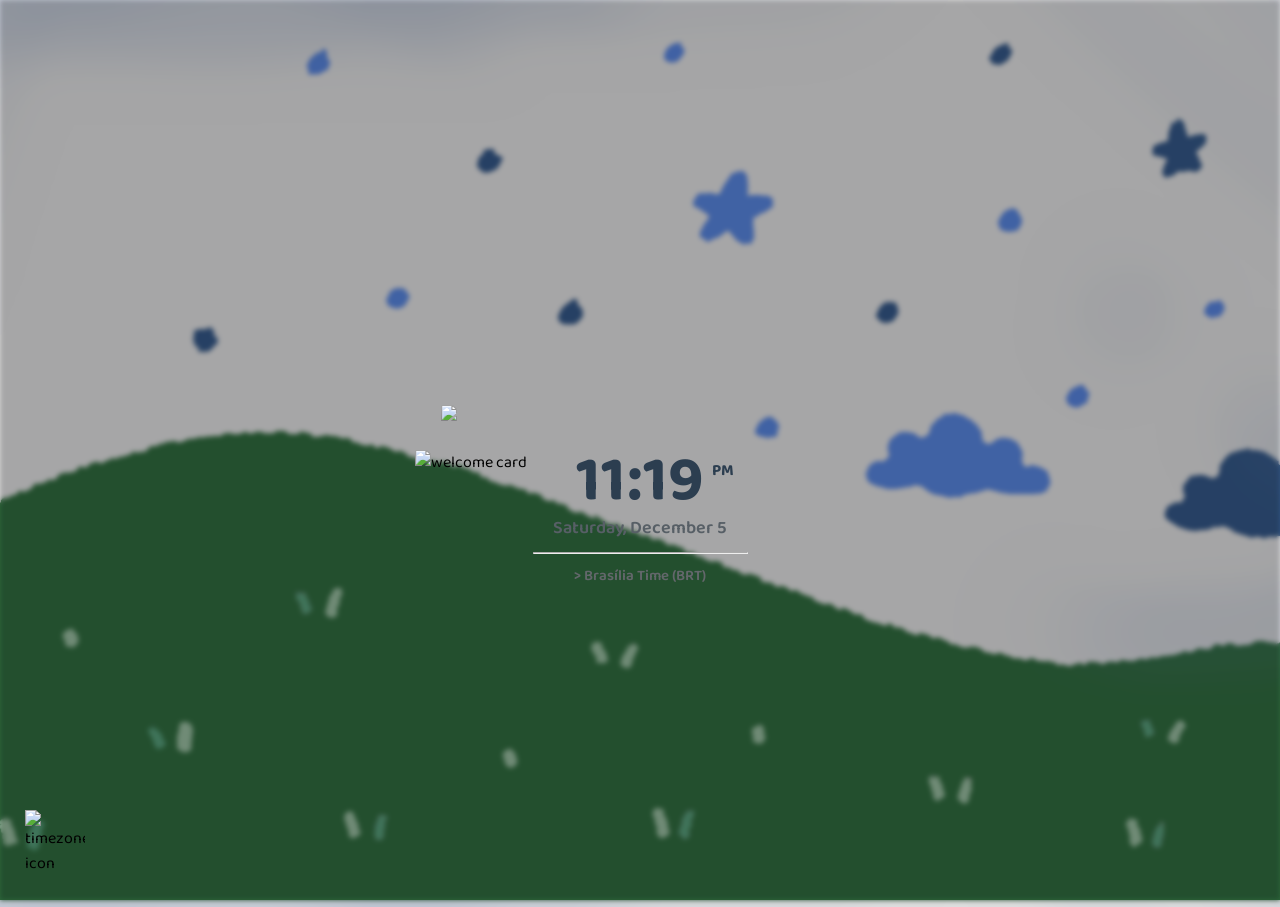
==== index.html @ c591eee4 "timezone selector connects welcome + desktop clocks, plus hover polish :) - added the timezone list " ====
<!DOCTYPE html>
<html lang="pt-BR">
    
<head>
    <title>Loren's workspace</title>
    <link rel="stylesheet" href="style.css">
    <link href="https://fonts.googleapis.com/css2?family=Baloo+2:wght@400;600;700&display=swap" rel="stylesheet">
</head>

<body>
    <!-- WELCOME SCREEN -->
    <div id="welcome-screen">
        <img src="assets/timezone.png" id="welcome-timezone-icon" alt="timezone icon" onclick="toggleTimezonePanel()">

        <div id="timezone-panel">
            <header>
                <h2>Timezone</h2>
                <img class="btn-close" src="assets/closebutton.png" onclick="toggleTimezonePanel()">
            </header>

            <ul id="timezone-list">
                <li data-tz="America/Sao_Paulo">São Paulo (UTC-3:00)</li>
                <li data-tz="America/Toronto">Toronto (UTC-5:00)</li>
                <li data-tz="Europe/London">London (UTC+0:00)</li>
                <li data-tz="Asia/Tokyo">Tokyo (UTC+9:00)</li>
            </ul>
        </div>

        <div id="welcome-card">
            <img src="assets/welcome1.png" id="welcome-bg" alt="welcome card">
            <img src="assets/enter.png" id="welcome-enter" onclick="enterSite()">

            <div id="welcome-clock">
                <div id="welcome-time-wrap">
                    <p id="welcome-time">00:00</p>
                    <span id="welcome-period"></span>
                </div>                
                <p id="welcome-date"></p>
                <hr id="welcome-divider">
                <p id="welcome-tz">> Brasília Time (BRT)</p>
            </div>

        </div>
    </div>
    
    
    <!--    DESKTOP    -->

    <main>

        <!--  DESKTOP ICONS  -->
        <aside>

            <div class="top-icons">                
            <button id="icon-about" onclick="toggleWin('win-about')">
                <img src="assets/about.png" alt="About me">
            </button>

            <button id="icon-music" onclick="toggleWin('win-music')">
                <img src="assets/music1.png" alt="Music yippie">
            </button>    
            </div>


            <button id="icon-projects" onclick="toggleWin('win-projects')">
                <img class="img-normal" src="assets/projects2.png" alt="Projects">
            </button>

            <button id="icon-socials" onclick="toggleWin('win-socials')">
                <img src="assets/socials.png" alt="Socials">
            </button>

        </aside>

        <!-- WINDOW: ABOUT ME -->
        <section id="win-about" class="win-explorer">
 
            <header>
                <h2>About me</h2>
                <image class="btn-close" src="assets/closebutton.png" onclick="closeWin('win-about')"></image>
            </header>
 
            <div class="about-body">
 
                <!-- lado esquerdo (display) -->
                <div class="about-sidebar">
 
                    <div class="about-folder" data-folder="about-me">
                        📁 About me
                        <div class="about-files">
                            <div class="about-file" data-file="loren">loren.txt</div>
                        </div>
                    </div>

                    <div class="about-folder" data-folder="skills">
                        📁 skills
                        <div class="about-files">
                            <div class="about-file" data-file="programming">programming.txt</div>
                            <div class="about-file" data-file="olympiads">olympiads.txt</div>
                            <div class="about-file" data-file="art">art.txt</div>
                        </div>
                    </div>
 
                    <div class="about-folder" data-folder="gallery">
                        📁 Gallery
                        <div class="about-files">
                            <!-- pngs-->
                        </div>
                    </div>
 
                </div>
 
                <!-- lado direito (display)--> 
                <div class="about-display">
 
                </div>
 
            </div>
 
            <div class="win-bottom-bar"></div>
 
        </section>

        <!-- WINDOW: FILE VIEWER -->
         <section id="win-file-viewer" class="file-viewer-window">

            <header>
                <h2 id="file-viewer-title">arquivo.txt</h2>
                <image class="btn-close" src="assets/closebutton.png" onclick="closeWin('win-file-viewer')"></image>
            </header>

            <article id="file-viewer-content" class="file-content">
                <!-- conteudo entra via JS -->
            </article>
            
            <div class="win-bottom-bar"></div>

         </section>


        <!-- WINDOW: JOURNEY  -->
        <section id="win-journey">

            <header>
                <h2>My journey :l</h2>
                <image class="btn-close" src="assets/closebutton.png" onclick="closeWin('win-journey')"></image>
            </header>

            <article>

                <ul>
                    <li>Exemplo 1</li>
                    <li>Exemplo 2</li>
                    <li>Exemplo 3</li>
                </ul>

            </article>
            <div class="win-bottom-bar"></div>

        </section>

        <!-- WINDOW: SOCIALS  -->

        <section id="win-socials">

            <header>
                <h2>Socials</h2>
            </header>

            <div id="socials-container">
                <img id="socials-close" src="assets/closebutton.png" onclick="closeWin('win-socials')">
                <div id="socials-drag-area"></div>
                
                <img src="assets/pagesocials.png" id="socials-bg">

                <a href="https://github.com/LoTakimoto" target="_blank" id="social-github" onmouseenter="document.getElementById('socials-bg').src='assets/github.png'" onmouseleave="document.getElementById('socials-bg').src ='assets/pagesocials.png'"></a>

                <a href="https://instagram.com/lo.tkm" target ="_blank" id="social-instagram" onmouseenter="document.getElementById('socials-bg').src ='assets/instagram.png'" onmouseleave="document.getElementById('socials-bg').src ='assets/pagesocials.png'"></a>

                <a href="https://discord.com/users/lo.tkm" target="_blank" id="social-discord" onmouseenter="document.getElementById('socials-bg').src ='assets/discord.png'" onmouseleave="document.getElementById('socials-bg').src ='assets/pagesocials.png'"></a>
            </div>

            <div class="win-bottom-bar"></div>
        </section>

        <!-- WINDOW: PROJECTS -->
        <section id="win-projects">
            
            <header>
                <h2>Projects</h2>
                <img class="btn-close" src="assets/closebutton.png" onclick="closeWin('win-projects')"></image>
            </header>

            <article>

                <h3>PROJECT EXAMPLE</h3>

                <p>
                    Project description
                </p>

                <hr>

                <h3>Portfolio</h3>

                <p>
                    description
                </p>

            </article>

        </section>

        <!-- WINDOW: MUSIC PLAYER! -->
        <section id="win-music">

            <header>
                <img src="assets/playlistbutton.png" class="music-btn" id="btn-playlist-toggle">
                <img src="assets/infobutton.png" class="music-btn" id="btn-info">
                <img src="assets/closebutton.png" class="music-btn" onclick="closeWin('win-music')">
            </header>

            <article class="player">

                <div class="player-cover">
                    <img src="assets/snoopy.jpg">
                    <!--https://i.scdn.co/image/ab67616d0000b27393863f00132e7aeb77166c35-->
                </div>

                <div class="player-info">
                    <p class="player-title">I'm Not Them</p>
                    <p class="player-artist">Them & I</p>
                </div>

                <div class="player-bar">
                    <span id="player-current">0:00</span>
                    <input type="range" id="player-seek" value="0" min="0" step="1">
                    <span id="player-duration">0:00</span>
                </div>

                <div class="player-controls">
                    <button id="btn-prev">⏮</button>
                    <button id="btn-play">▶</button>
                    <button id="btn-next">⏭</button>
                </div>

                <audio id="player-audio">
                    <source src="assets/ImNotThem.mp3" type="audio/mpeg">
                </audio>
            </article>

            <div id ="music-bottom-bar"></div>

        </section>

    <!--  TASKBAR -->
    <footer>

        <img src="assets/home.png" id="home-btn">

        <img src="assets/soundon.png" id="sound-btn">

        <img src="assets/settings.png" id="settings-btn" onclick="toggleWin('win-settings')">

        <p id="clock-display">00:00</p>

       <div id="tz-selector">
          <span id="tz-label">São Paulo (UTC-3:00)</span>
          <div id="tz-arrow-wrap">
              <img src="assets/arrow.png" id="tz-arrow">
         </div>
         <ul id="tz-dropdown">
                <li data-tz="America/Sao_Paulo">São Paulo (UTC-3:00)</li>
               <li data-tz="America/Toronto">Toronto (UTC-5:00)</li>
               <li data-tz="Europe/London">London (UTC+0:00)</li>
               <li data-tz="Asia/Tokyo">Tokyo (UTC+9:00)</li>
         </ul>
      </div>

    </footer>

        <!--WINDOW: SETTINGS -->
    <section id="win-settings">
        <header>
            <h2>Settings</h2>
            <image class="btn-close" src="assets/closebutton.png" onclick="closeWin('win-settings')"></image>
        </header>

        <article>
            <p>Em breve...</p>
        </article>
        <div class="win-bottom-bar"></div>
    </section>

    </main>

    <script src="script.js"></script>




</body>

</html>
---- style.css ----
* {
    margin: 0;
    padding: 0;
    box-sizing: border-box;

    user-select: none;
    -webkit-user-select: none;
}

body {
    font-family: 'Nunito', sans-serif;
    background: #1a5276;
    background-image: url('assets/green.png');
    background-size: cover;
    background-position: center;
    height: 100vh;
    overflow: hidden;
}

/* =====================
   DESKTOP AREA
   ===================== */


main {
    width: 100%;
    height: 100vh;
    position: relative;
}

/* =====================
    DESKTOP ICONS
    ===================== */

aside {
    position: absolute;
    top: 20px;
    left: 20px;
    display: flex;
    flex-direction: column;
    gap: 16px;
}
.top-icons{
    gap: 0px;
    display: flex;
}

aside button {
    background: none;
    border: none;
    cursor: pointer;
    padding: 12px;
    width: 135px;
    height: 135px;
    border-radius: 16px;
    display: flex;
    justify-content: center;
}

aside button img {
    width: 130px;
    height: 130px;
    object-fit: contain;

    transition: transform 0.35s ease, filter 0.35s ease;
}


@keyframes brilho-pulse {
    0% {filter: drop-shadow(0 0 2px rgb(255, 238, 81)) drop-shadow(0 0 3px rgb(242, 255, 67)); }
    50% {filter: drop-shadow(0 0 6px rgb(255, 238, 81)) drop-shadow(0 0 6px rgb(242, 255, 67));}
    100% {filter: drop-shadow(0 0 2px rgb(255, 238, 81)) drop-shadow(0 0 3px rgb(242, 255, 67));}
}

@keyframes icon-click { 
    0% {transform: translateY(-8px) scale(1);}
    40% {transform: translateY(-4px) scale(0.95);}
    100% {transform: translateY(-8px) scale(1);}
}

aside button.clicked img {
    animation: icon-click 0.3s cubic-bezier(0.34, 1.56, 0.64, 1) forwards !important;
}

aside button:hover img {
    transform: translateY(-8px);
    animation: brilho-pulse 1.55s ease-in-out infinite;
}



/* JANELAS */
main > section {
    display: none;
    position: absolute;

    top: 50%;
    left: 50%;
    transform: translate(-50%, -50%); 

    width: 550px;
    min-height: unset;
    background: #1d263c;
    border-radius: 12px;
    border: none;
    z-index: 10;
    box-shadow: 0 8px 32px rgba(0,0,0,0.22);
    overflow: hidden;
    flex-direction: column;
}

main > section.open {
    display: block;
    display: flex;
}

.win-bottom-bar {
    background: #6b8fa8;
    height: 44px;
    border-radius: 0 0 12px 12px;
    border: 3px solid #1e3a5f;
    border-top: none;
    margin: 0;
    border-top: 2.5px solid #1e3a5f;
}

/* cabeçalho p segurar */
section > header {
    background: #6b8fa8;
    color: white;
    padding: 10px 16px;
    border-radius: 12px 12px 0 0;
    cursor: grab;
    display: flex;
    justify-content: space-between;
    align-items: center;
    user-select: none;
    height: 44px;
    border: 3px solid #1e3a5f;
    border-bottom: none;
    border-bottom: 2.5px solid #1e3a5f;
}

section > header h2 {
    font-size: 14px;
    font-weight: 600;
    letter-spacing: 0.3px;
}

/* botao fechar */
.btn-close {
    width: 28px;
    height: 28px;
    object-fit: contain;
    cursor: pointer;
    transition: transform 0.2s cubic-bezier(0.34, 1.56, 0.64, 1);
    background: none;
    border: none;
    padding: 0;
}

.btn-close:hover {
    transform: scale(1.13);
}

/* conteudo da janela */
section > article,
section > nav {
    font-family: 'Baloo 2', sans-serif;
    padding: 24px;
    background: #1d263c;
    flex: 1;
    border-left: 3px solid #1e3a5f;
    border-right: 3px solid #1e3a5f;
    color: white;
}

/* taskbar */
footer {
    position: absolute;
    bottom: -7px;
    left: 0;
    right: 0;
    height: 80px;
    background: url('assets/bar.png');
    background-size: 100% 100%;
    background-repeat: no-repeat;
    display: flex;
    align-items: center;
    justify-content: center;
    padding: 0 16px;
    color: #2c3e50;
}

#clock-display {
    font-family: 'Baloo 2', sans-serif;
    font-size: 32px;
    font-weight: 700;
    color: #2c3e50;
    letter-spacing: 2px;
}

#tz-selector {
    position: absolute;
    right: 77.25px;
    display: flex;
    align-items: center;
    gap: 6px;
    cursor: pointer;
}

#tz-selector:hover #tz-arrow {
    transform: scale(1.2);
    transition: transform 0.2s ease;
}

#tz-label {
    font-size: 17px;
    font-weight: 750;
    font-family: 'Baloo 2', sans-serif;
    color: #2c3e50;
    letter-spacing: 1px;
    pointer-events: none;
    text-align: center;
    display: inline-block;
}

#tz-arrow-wrap {
    position: relative;
    width: 18px;
    height: 18px;
}

#tz-arrow-wrap select {
    position: absolute;
    top: 0;
    left: 0;
    width: 100%;
    height: 100%;
    opacity: 0;
    cursor: pointer;
    appearance: none;
    -webkit-appearance: none;
}

#tz-arrow {
    width: 18px;
    height: 18px;
    object-fit: contain;
}

@keyframes arrow-bounce {
    0% {transform: scale(1.2);}
    40% {transform: scale(1.05);}
    100% { transform: scale(1.2);}
}

#tz-arrow.clicked {
    animation: arrow-bounce 0.3s cubic-bezier(0.34, 1.56, 0.64, 1) forwards;
}

#tz-dropdown {
    display: none;
    position: absolute;
    bottom: 110%;
    right: 0;
    background: white;
    border: 1.5px solid #c8d0d8;
    border-radius: 10px;
    box-shadow: 0 4px 16px rgba(0,0,0,0.15);
    list-style: none;
    overflow: hidden;
    min-width: 180px;
    z-index: 999;
}

#tz-dropdown.open {
    display: block;
}

#tz-dropdown li {
    padding: 10px 16px;
    font-family: 'Baloo 2', sans-serif;
    font-size: 14px;
    color: #2c3e50;
    cursor: pointer;
    transition: background 0.15s ease;
}

#tz-dropdown li:hover {
    background: #f0f0f0;
}

#tz-dropdown li.active {
    background: #2c3e50;
    color: white;
}

#settings-btn {
    position: absolute;
    left: 30px;
    width: 48px;
    height: 48px;
    object-fit: contain;
    cursor: pointer;
    transition: transform 0.2s ease;
}

#settings-btn:hover {
    transform: rotate(45deg) scale(1.1);
}

#win-settings {
    width: 320px;
    background: rgba(255, 255, 255, 0.7);
    backdrop-filter: blur(8px);
}

#win-settings article {
    background: transparent;
}

#sound-btn {
    position: absolute;
    left: 86px;
    width: 47.5px;
    height: 47.5px;
    object-fit: contain;
    cursor: pointer;
    transition: transform 0.2s ease;
}

#sound-btn:hover {
    transform: scale(1.1)
}

@keyframes taskbar-click {
    0%   { transform: scale(1); }
    30%  { transform: scale(0.88); }
    65%  { transform: scale(1.06); }
    100% { transform: scale(1); }
}

#sound-btn.clicked {
    animation: taskbar-click 0.5s cubic-bezier(0.34, 1.56, 0.64, 1) forwards;
    transition: none;
}

#settings-btn.clicked {
    animation: taskbar-click 0.5s cubic-bezier(0.34, 1.56, 0.64, 1) forwards;
    transition: none;
}


#home-btn {
    position: absolute;
    left: 142px;
    width: 47.5px;
    height: 47.5px;
    object-fit: contain;
    cursor: pointer;
    transition: transform 0.2s ease;
}

#home-btn:hover {
    transform: scale(1.1);
}







.btn-link {
    background: #1e3a5f;
    color: white;
    border: none;
    padding: 8px 14px;
    border-radius: 6px;
    cursor: pointer;
    font-size: 13px;
    margin-top: 12px;
}

.btn-link:hover {
    background: #2a4f7f;
}

#win-music {
    background: transparent;
    border: none;
    box-shadow: none;
    width: 300px;
    min-height: unset;
    left: auto;
    right: 20px;
    overflow: visible;
    border-radius: 0;
}

#win-music > header {
    background: url('assets/musichead.png') no-repeat center / 100% 100%;
    height: 60px;
    padding: 0 12px;
    width: 302.5px;
    margin-left: -2px;
    display: flex;
    align-items: center;
    justify-content: flex-end;
    border-radius: 0;
    margin-bottom: -6px;
    border: none;
    z-index: 10;
    box-shadow: 0 8px 32px rgba(0,0,0,0.22);
    overflow: hidden;
}


#music-bottom-bar {
    background-image: url('assets/musicbottom.png');
    background-size: 100% 100%;
    height: 54px;
    border-radius: 0;
    margin-left: -4.98px;
    width: 308px;
    margin-top: -3px;
}

.music-btn {
    width: 38px;
    height: 38px;
    object-fit: contain;
    cursor: pointer;
    transition: transform 0.2s ease;
}

.music-btn:hover {
    transform: scale(1.085);
}

#btn-playlist-toggle {
    margin-right: 1px;
}

#btn-info {
    margin-right: 4px;
}







.player {
    display: flex;
    flex-direction: column;
    align-items: center;
    gap: 14px;
    padding: 20px;
    background: #1a1a2e;
    border-radius: 0;
    margin: 0;
    width: 300px;
}

.player-cover {
    width: 180px;
    height: 180px;
    border-radius: 12px;
    overflow: hidden;
    background: #2a2a3e;
}

.player-cover img{
    width: 100%;
    height: 100%;
    object-fit: cover;
}

.player-info {
    text-align: center;
    color: white;
}

.player-title {
    font-size: 18px;
    font-weight: 600;
}

.player-artist {
    font-size: 13px;
    font-weight: 600;
    color: #aaa;
    margin-top: 1px;
}

.player-bar {
    display: flex;
    align-items: center;
    gap: 8px;
    width: 100%;
    color: #aaa;
    font-size: 11px;
    
}

#player-seek {
    flex: 1;
    accent-color: white;
}

.player-controls {
    display: flex;
    gap: 24px;
    align-items: center;
}

.player-controls button{
    border: none;
    color: white;
    cursor: pointer;
    transition: transform 0.4s ease;
    font-size: 20px;
    background: none;

}

.player-controls button:hover {
    transform: scale(1.2);
    
}

#btn-play {
    font-size: 28px !important;
}

#icon-projects img {
    content: url('assets/projects2.png');
}

#icon-projects:hover img{
    content: url('assets/projecthover3.png');
}

#icon-socials img{
    content: url('assets/socials1.png');
}

#icon-socials:hover img{
    content: url('assets/socials2.png');
}

#icon-about:hover img {
    content: url('assets/abouthover.png');
}

#welcome-screen {
    font-family: 'Baloo 2', sans-serif;
    position: fixed;
    top: 0;
    left: 0;
    width: 100%;
    height: 100%;
    background: url('assets/green.png');
    background-size: cover;
    background-position: center;
    background-repeat: no-repeat;
    z-index: 99999;
    display: flex;
    align-items: center;
    justify-content: center;
}

#welcome-screen::before {
    content: "";
    position: absolute;
    top: 0;
    left: 0;
    width: 100%;
    height: 100%;
    background-image: url('assets/green.png');
    background-size: cover;
    background-position: center;
    background-repeat: no-repeat;
    filter: brightness(0.75) blur(2.5px);
    z-index: -1;
}

#welcome-card {
    position: relative;
    width: 420px;
    display: flex;
    flex-direction: column;
    align-items: center;
}
#welcome-bg {
    width: 450px;
}

#welcome-card button {
    position: absolute;
    width: 100%;
    height: 100%;
    top: 0;
    left: 0;
    background: none;
    border: none;
    cursor: pointer;
}

#welcome-enter {
    display: block;
    cursor: pointer;
    width: 95%;
    margin-top: -70px;
    transition: transform 0.2s cubic-bezier(0.34, 1.56, 0.64, 1);
}

#welcome-enter:hover {
    transform: scale(1.015);
}

#welcome-clock {
    position: absolute;
    top: 25%;
    text-align: center;
    color: #2c3e50;
    font-family: 'Baloo 2', sans-serif;
}

#welcome-time {
    font-size: 64px;
    font-weight: 700;
    line-height: 1;
}

#welcome-time-wrap {
    position: relative;
    display: inline-block;
}

#welcome-period {
    position: absolute;
    top: 8px;
    right: -30px;
    font-size: 16px;
    font-weight: 700;
    color: #2c3e50;
}

#welcome-date {
    font-size: 18px;
    font-weight: 600;
    color: #575f66;
}

#welcome-divider {
    border-top: 1px solid #aaa;
    margin: 10px auto;
    width: 215px;
}

#welcome-tz {
    font-size: 15px;
    font-weight: 600;
    color: #63676b;
}

@keyframes enter-click {
    0% {transform: scale(1);}
    40% {transform: scale(0.93);}
    100% {transform: scale(1);}
}

#welcome-enter.clicked {
    animation: enter-click 0.3s cubic-bezier(0.34, 1.56, 0.64, 1) forwards !important;
}

#welcome-timezone-icon {
    position: absolute;
    bottom: 24px;
    left: 25px;
    width: 60px;
    height: auto;
    z-index: 1;
    cursor: pointer;
    transition: transform 0.2s ease;
}

#welcome-timezone-icon:hover {
    transform: scale(1.05);
}

#timezone-panel {
    position: fixed;
    top: 0;
    left: 0;
    width: 320px;
    height: 100%;
    background: white;
    border-right: 6px solid #2c3e50;
    z-index: 999999;
    transform: translateX(-100%);
    transition: transform 0.35s ease;
}

#timezone-panel.open {
    transform: translateX(0);
}

#timezone-panel header {
    background: #6b8fa8;
    color: white;
    padding: 10px 18px;
    display: flex;
    justify-content: space-between;
    align-items: center;
    border-bottom: 6px solid #2c3e50;
}

#timezone-panel header h2 { 
    font-size: 18px;
    font-weight: 700;
    font-family: 'Baloo 2', sans-serif;
}

#timezone-list {
    list-style: none;
    padding: 12px 0;
}

#timezone-list li {
    padding: 14px 20px;
    font-family: 'Baloo 2', sans-serif;
    font-size: 15px;
    color: #2c3e50;
    cursor: pointer;
    transition: background 0.15s ease;
}

#timezone-list li:hover {
    background: #eef2f6;
}

#timezone-list li.active {
    background: #6b8fa8;
    color: white;
}



/* =====================
    socials window
    ===================== */

#win-socials {
        background: transparent;
        border: none;
        box-shadow: none;
}

#win-socials > header {
        background: transparent;
        border: none;
        height: 0;
        padding: 0;
        overflow: hidden;
}

#win-socials .win-bottom-bar {
    display: none;
}

#socials-drag-area {
    position: absolute;
    top: 0;
    left: 52%;
    transform: translateX(-50%);
    width: 46%;
    height: 12%;
    cursor: grab;
    z-index: 10;
}

#socials-close {
    position: absolute;
    top: 38px;
    right: 16px;
    width: 30px;
    height: 30px;
    cursor: pointer;
    z-index: 10;
    transition: transform 0.2s ease;
}

#socials-close:hover {
    transform: scale(1.1);
}

#socials-container {
    position: relative;
    width: 100%;
    overflow: hidden;
}

#socials-bg {
    width: 100%;
    display: block;
}

#social-github,
#social-instagram,
#social-discord {
    position: absolute;
    left: 0;
    width: 100%;
    height: 33.3%;
    display: block;
    cursor: pointer;
}

#social-github { top: 10%; }
#social-instagram { top: 33.3%; }
#social-discord { top:66.6%;}



/* ====================
 ABOUT ME - file explorer
================*/

#win-about {
    width: 700px;
    height: 480px;
}

.about-body {
    display: flex;
    flex: 1;
    overflow: hidden;
}

/* lado esquerdo */
.about-sidebar {
    width: 200px;
    background: #16213a;
    border-right: 3px solid #1e3a5f;
    padding: 12px 0;
    overflow-y: auto;
}

.about-folder {
    padding: 10px 16px;
    color: white;
    font-family: 'Baloo 2', sans-serif;
    font-size: 14px;
    font-weight: 600;
    cursor: pointer;
    transition: background 0.15s ease;
} 


.about-files {
    display: none;
    flex-direction: column;
    gap: 4px;
    margin-top: 6px;
    padding-left: 12px;
}

.about-file {
    color: white;
    font-size: 12px;
    cursor: pointer;
    padding: 4px 0;
    transition: opacity 0.15 ease;
}

.about-file:hover {
    opacity: 0.7;
}

/* ARQUIVOS!!! */
.display-file {
    display: flex;
    flex-direction: column;
    align-items: center;
    justify-content: center;
    gap: 4px;
    width: 64px;
    padding: 6px;
    cursor: pointer;
    transition: background 0.15s ease, transform 0.15s ease;
}

.display-file .file-icon {
    font-size: 28px;
}

.display-file .file-name {
    font-size: 11px;
    color: white;
    text-align: center;
    word-break: break-word;
    line-height: 1.2;
}

.display-file:hover {
    background: rgba(107, 143, 168, 0.25);
    transform: translateY(-1px);
}

/* lado direito */
.about-display {
    flex: 1;
    padding: 20px;
    color: white;
    font-family: 'Baloo 2', sans-serif;
    overflow-y: auto;
    display: flex;
    flex-wrap: wrap;
    gap: 12px;
    align-content: flex-start;
}

/* ==================
    file viewer
    =================*/


body.loading-file .display-file,
body.loading-file * {
    cursor: wait !important;
}

.highlight {
    color: #aed2fc;
}

.file-viewer-window {
    width: 420px;
    height: 430px;
}

.file-content img {
    max-width: 100%;
    border-radius: 8px;
    display: block;
}

.file-content p {
    white-space: pre-line;
    line-height: 1.5;
    font-weight: 530;
}
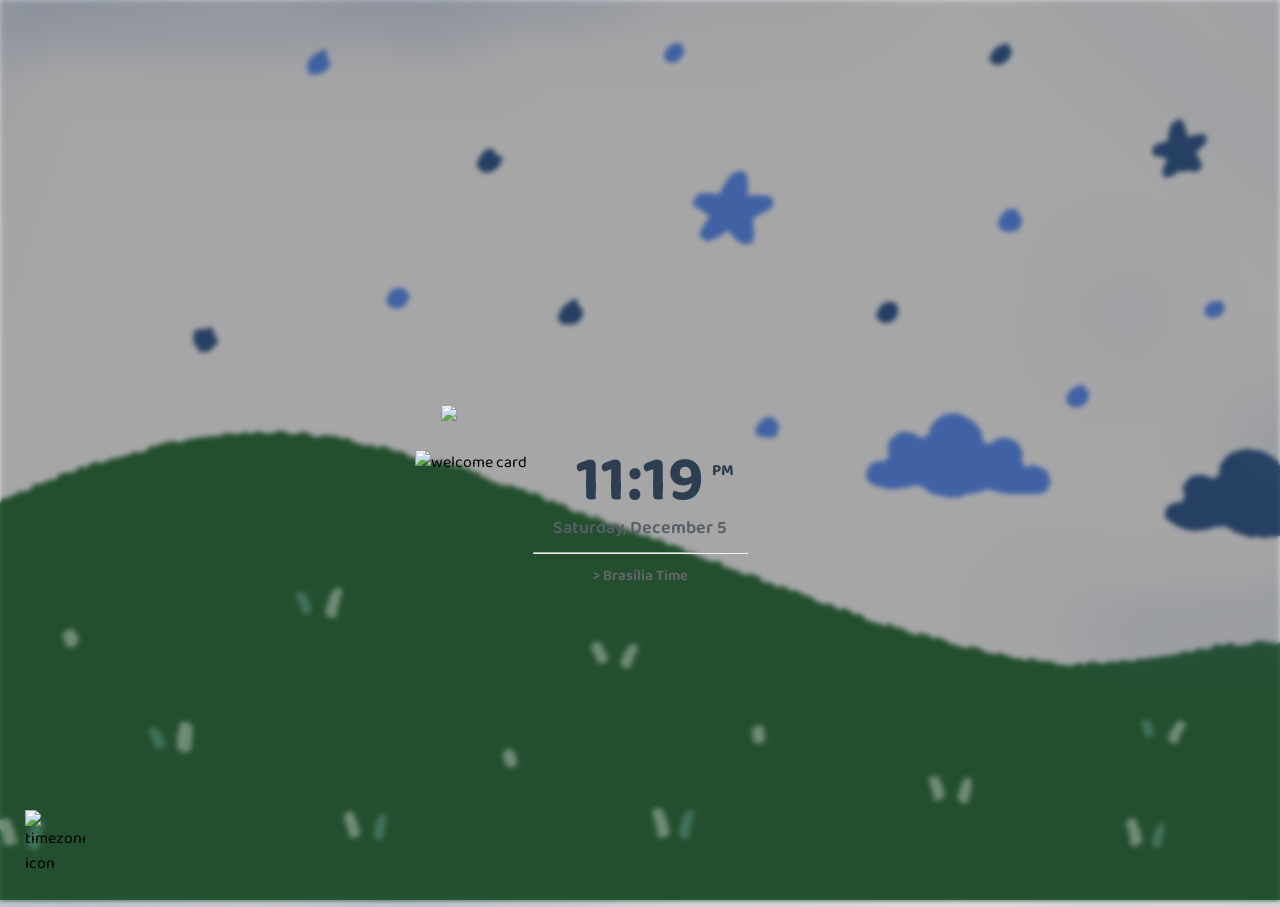
==== commit 6ef19580: "added sliding playlist panel to music player - playlist button now opens a panel that slides out fro" ====
--- a/index.html
+++ b/index.html
@@ -213,6 +213,10 @@
 
         <!-- WINDOW: MUSIC PLAYER! -->
         <section id="win-music">
+
+            <div id="playlist-panel">
+
+            </div>
 
             <header>
                 <img src="assets/playlistbutton.png" class="music-btn" id="btn-playlist-toggle">
--- a/style.css
+++ b/style.css
@@ -400,31 +400,28 @@
 }
 
 #win-music > header {
-    background: url('assets/musichead.png') no-repeat center / 100% 100%;
-    height: 60px;
+    background: #6b8fa8;
+    height: 50px;
     padding: 0 12px;
-    width: 302.5px;
-    margin-left: -2px;
+    width: 300px;
     display: flex;
     align-items: center;
     justify-content: flex-end;
-    border-radius: 0;
-    margin-bottom: -6px;
-    border: none;
-    z-index: 10;
+    border-radius: 12px 12px 0 0;
+    border: 3px solid #1e3a5f;
+    border-bottom: none;
     box-shadow: 0 8px 32px rgba(0,0,0,0.22);
     overflow: hidden;
 }
 
 
 #music-bottom-bar {
-    background-image: url('assets/musicbottom.png');
-    background-size: 100% 100%;
-    height: 54px;
-    border-radius: 0;
-    margin-left: -4.98px;
-    width: 308px;
-    margin-top: -3px;
+    background: #6b8fa8;
+    height: 45px;
+    width: 300px;
+    border-radius: 0 0 12px 12px;
+    border: 3px solid #1e3a5f;
+    border-top: none;
 }
 
 .music-btn {
@@ -446,12 +443,6 @@
 #btn-info {
     margin-right: 4px;
 }
-
-
-
-
-
-
 
 .player {
     display: flex;
@@ -534,6 +525,53 @@
 
 #btn-play {
     font-size: 28px !important;
+}
+
+#playlist-panel {
+    position: absolute;
+    top: 0;
+    left: -160px;
+    width: 180px;
+    height: 100%;
+
+    background: rgba(107, 143, 168, 0.55);
+    border: 3px solid #1e3a5f;
+    border-right: none;
+    border-radius: 12px;
+
+    display: flex;
+    flex-direction: column;
+
+    opacity: 0;
+    pointer-events: none;
+    transition: transform 0.3s ease, opacity 0.3s ease;
+    transform: translateX(60px);
+    z-index: -1;
+} 
+
+#playlist-panel.open {
+    transform: translateX(0);
+    opacity: 1;
+    pointer-events: auto;
+}
+
+#playlist-panel::before {
+    content: "";
+    display: block;
+    height: 47px;
+    background-color: rgba(107, 143, 168, 0.7);
+    border-bottom: 3px solid #1e3a5f;
+    border-radius: 9px 9px 0 0;
+}
+
+#playlist-panel::after {
+    content: "";
+    display: block;
+    margin-top: auto;
+    height: 42px;
+    background: rgba(107, 143, 168, 0.7);
+    border-top: 3px solid #1e3a5f;
+    border-radius: 0 0 9px 9px;
 }
 
 #icon-projects img {
@@ -735,6 +773,7 @@
     padding: 14px 20px;
     font-family: 'Baloo 2', sans-serif;
     font-size: 15px;
+    font-weight: 700;
     color: #2c3e50;
     cursor: pointer;
     transition: background 0.15s ease;
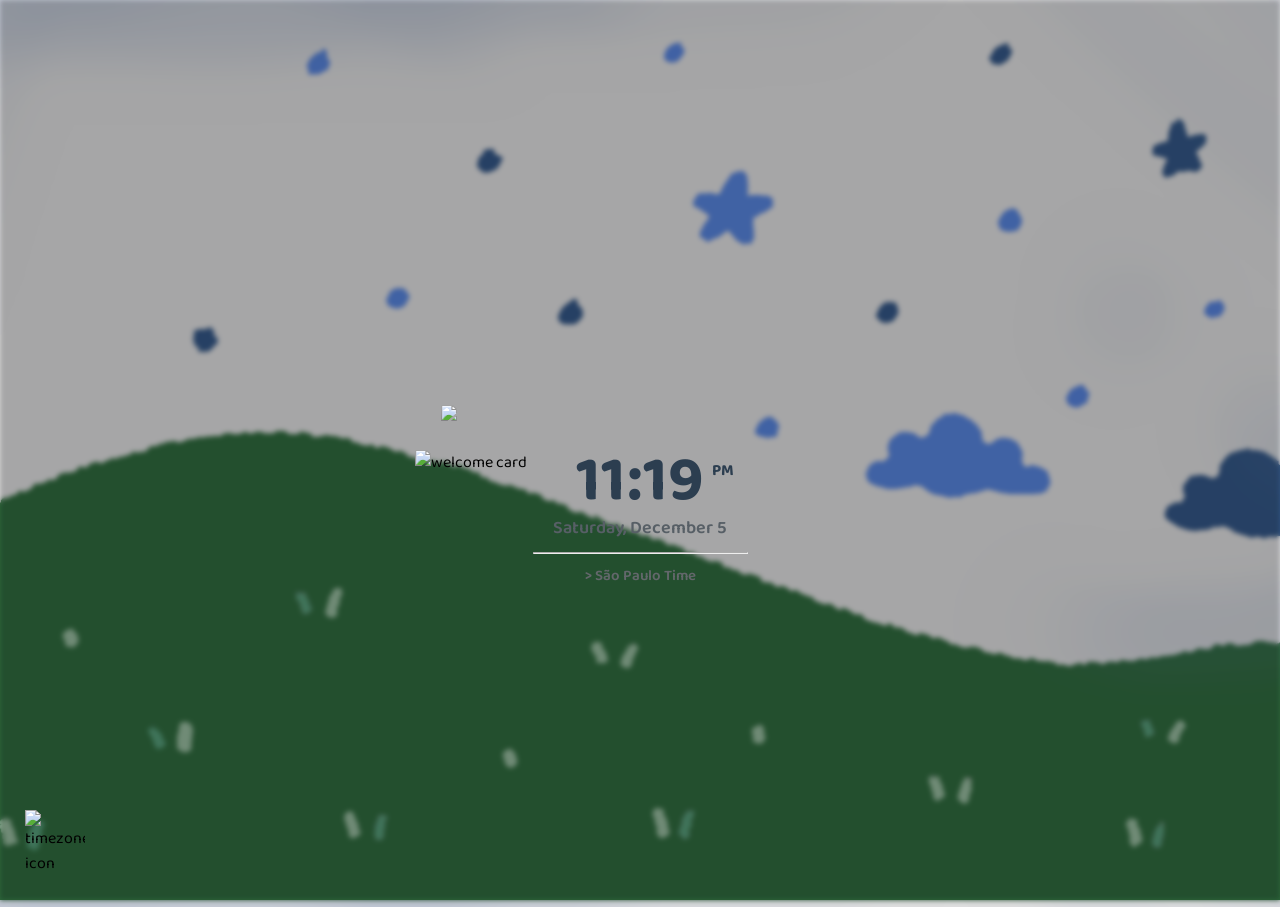
==== commit 2f312a8f: "Set desktop clock to US format with AM/PM" ====
--- a/index.html
+++ b/index.html
@@ -97,7 +97,6 @@
                         <div class="about-files">
                             <div class="about-file" data-file="programming">programming.txt</div>
                             <div class="about-file" data-file="olympiads">olympiads.txt</div>
-                            <div class="about-file" data-file="art">art.txt</div>
                         </div>
                     </div>
  
@@ -266,7 +265,10 @@
 
         <img src="assets/settings.png" id="settings-btn" onclick="toggleWin('win-settings')">
 
-        <p id="clock-display">00:00</p>
+        <div id="clock-wrap">
+            <p id="clock-display">00:00</p>
+            <span id="clock-period"></span>
+        </div>
 
        <div id="tz-selector">
           <span id="tz-label">São Paulo (UTC-3:00)</span>
--- a/style.css
+++ b/style.css
@@ -995,5 +995,20 @@
     font-weight: 530;
 }
 
-
-
+#clock-wrap {
+    position: relative;
+    display: inline-block;
+}
+
+#clock-period {
+    position: absolute;
+    top: 3px;
+    right: -20px;
+    font-size: 12px;
+    font-weight: 700;
+    color: #2c3e50;
+    font-family: "Baloo 2", sans-serif;
+}
+
+
+
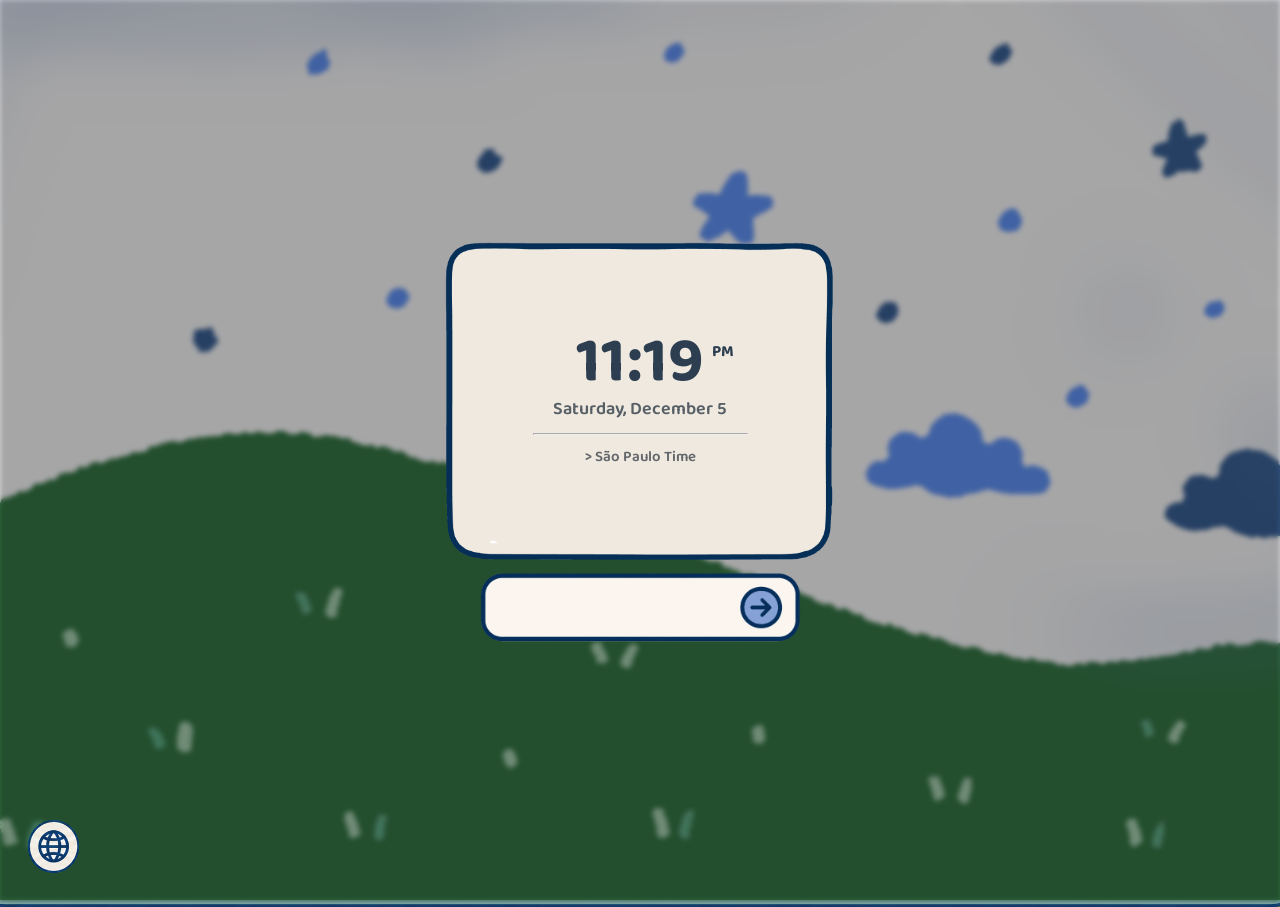
==== commit 8c02aad5: "music player small design fix" ====
--- a/index.html
+++ b/index.html
@@ -10,12 +10,12 @@
 <body>
     <!-- WELCOME SCREEN -->
     <div id="welcome-screen">
-        <img src="assets/timezone.png" id="welcome-timezone-icon" alt="timezone icon" onclick="toggleTimezonePanel()">
+        <img src="./assets/timezone.png" id="welcome-timezone-icon" alt="timezone icon" onclick="toggleTimezonePanel()">
 
         <div id="timezone-panel">
             <header>
                 <h2>Timezone</h2>
-                <img class="btn-close" src="assets/closebutton.png" onclick="toggleTimezonePanel()">
+                <img class="btn-close" src="./assets/closebutton.png" onclick="toggleTimezonePanel()">
             </header>
 
             <ul id="timezone-list">
@@ -27,8 +27,8 @@
         </div>
 
         <div id="welcome-card">
-            <img src="assets/welcome1.png" id="welcome-bg" alt="welcome card">
-            <img src="assets/enter.png" id="welcome-enter" onclick="enterSite()">
+            <img src="./assets/welcome1.png" id="welcome-bg" alt="welcome card">
+            <img src="./assets/enter.png" id="welcome-enter" onclick="enterSite()">
 
             <div id="welcome-clock">
                 <div id="welcome-time-wrap">
@@ -43,7 +43,6 @@
         </div>
     </div>
     
-    
     <!--    DESKTOP    -->
 
     <main>
@@ -53,21 +52,20 @@
 
             <div class="top-icons">                
             <button id="icon-about" onclick="toggleWin('win-about')">
-                <img src="assets/about.png" alt="About me">
+                <img src="./assets/about.png" alt="About me">
             </button>
 
             <button id="icon-music" onclick="toggleWin('win-music')">
-                <img src="assets/music1.png" alt="Music yippie">
+                <img src="./assets/music1.png" alt="Music yippie">
             </button>    
             </div>
 
-
             <button id="icon-projects" onclick="toggleWin('win-projects')">
-                <img class="img-normal" src="assets/projects2.png" alt="Projects">
+                <img class="img-normal" src="./assets/projects2.png" alt="Projects">
             </button>
 
             <button id="icon-socials" onclick="toggleWin('win-socials')">
-                <img src="assets/socials.png" alt="Socials">
+                <img src="./assets/socials.png" alt="Socials">
             </button>
 
         </aside>
@@ -77,12 +75,12 @@
  
             <header>
                 <h2>About me</h2>
-                <image class="btn-close" src="assets/closebutton.png" onclick="closeWin('win-about')"></image>
+                <image class="btn-close" src="./assets/closebutton.png" onclick="closeWin('win-about')"></image>
             </header>
  
             <div class="about-body">
  
-                <!-- lado esquerdo (display) -->
+                <!-- LEFT SIDE -->
                 <div class="about-sidebar">
  
                     <div class="about-folder" data-folder="about-me">
@@ -109,7 +107,7 @@
  
                 </div>
  
-                <!-- lado direito (display)--> 
+                <!-- RIGHT SIDE (DISPLAY) --> 
                 <div class="about-display">
  
                 </div>
@@ -125,39 +123,17 @@
 
             <header>
                 <h2 id="file-viewer-title">arquivo.txt</h2>
-                <image class="btn-close" src="assets/closebutton.png" onclick="closeWin('win-file-viewer')"></image>
+                <image class="btn-close" src="./assets/closebutton.png" onclick="closeWin('win-file-viewer')"></image>
             </header>
 
             <article id="file-viewer-content" class="file-content">
-                <!-- conteudo entra via JS -->
+                <!-- content enters via JS -->
             </article>
             
             <div class="win-bottom-bar"></div>
 
          </section>
 
-
-        <!-- WINDOW: JOURNEY  -->
-        <section id="win-journey">
-
-            <header>
-                <h2>My journey :l</h2>
-                <image class="btn-close" src="assets/closebutton.png" onclick="closeWin('win-journey')"></image>
-            </header>
-
-            <article>
-
-                <ul>
-                    <li>Exemplo 1</li>
-                    <li>Exemplo 2</li>
-                    <li>Exemplo 3</li>
-                </ul>
-
-            </article>
-            <div class="win-bottom-bar"></div>
-
-        </section>
-
         <!-- WINDOW: SOCIALS  -->
 
         <section id="win-socials">
@@ -167,16 +143,16 @@
             </header>
 
             <div id="socials-container">
-                <img id="socials-close" src="assets/closebutton.png" onclick="closeWin('win-socials')">
+                <img id="socials-close" src="./assets/closebutton.png" onclick="closeWin('win-socials')">
                 <div id="socials-drag-area"></div>
                 
-                <img src="assets/pagesocials.png" id="socials-bg">
+                <img src="./assets/pagesocials.png" id="socials-bg">
 
                 <a href="https://github.com/LoTakimoto" target="_blank" id="social-github" onmouseenter="document.getElementById('socials-bg').src='assets/github.png'" onmouseleave="document.getElementById('socials-bg').src ='assets/pagesocials.png'"></a>
 
                 <a href="https://instagram.com/lo.tkm" target ="_blank" id="social-instagram" onmouseenter="document.getElementById('socials-bg').src ='assets/instagram.png'" onmouseleave="document.getElementById('socials-bg').src ='assets/pagesocials.png'"></a>
 
-                <a href="https://discord.com/users/lo.tkm" target="_blank" id="social-discord" onmouseenter="document.getElementById('socials-bg').src ='assets/discord.png'" onmouseleave="document.getElementById('socials-bg').src ='assets/pagesocials.png'"></a>
+                <a target="_blank" id="social-discord" onmouseenter="document.getElementById('socials-bg').src ='assets/discord.png'" onmouseleave="document.getElementById('socials-bg').src ='assets/pagesocials.png'"></a>
             </div>
 
             <div class="win-bottom-bar"></div>
@@ -187,26 +163,56 @@
             
             <header>
                 <h2>Projects</h2>
-                <img class="btn-close" src="assets/closebutton.png" onclick="closeWin('win-projects')"></image>
+                <img class="btn-close" src="./assets/closebutton.png" onclick="closeWin('win-projects')"></image>
             </header>
 
             <article>
 
-                <h3>PROJECT EXAMPLE</h3>
-
-                <p>
-                    Project description
-                </p>
-
-                <hr>
-
-                <h3>Portfolio</h3>
-
-                <p>
-                    description
-                </p>
+                <p class="project-title">This is the first programming project I've dedicated this much time and effort to.</p>
+
+                <hr class="project-divider">
+
+                <p>Before this, I worked on robotics, built small programs to solve everyday problems, and even explored Roblox scripting as a hobby!</p>
+
+                <p>But working on this website has been a reaaaaally rewarding experience, and I can't wait to keep improving it!! :)</p>
+
+                <div class="project-process">
+                    <span class="process-label">the process so far:</span>
+                    <div class="process-steps">
+                        <div class="process-step">
+                            <span class="step-icon">💭</span>
+                            <span class="step-text">an idea</span>
+                        </div>
+
+                        <span class="step-divider"></span>
+                        <div class="process-step">
+                            <span class="step-icon">📑</span>
+                            <span class="step-text">planning</span>
+                        </div>
+
+                        <span class="step-divider"></span>
+                        <div class="process-step">
+                            <span class="step-icon">💻</span>
+                            <span class="step-text">building</span>
+                        </div>
+
+                        <span class="step-divider"></span>
+                        <div class="process-step">
+                            <span class="step-icon">🖌️</span>
+                            <span class="step-text">designing</span>
+                        </div>
+
+                        <span class="step-divider"></span>
+                        <div class="process-step">
+                            <span class="step-icon">🌟</span>
+                            <span class="step-text">seeing it come to life!</span>
+                        </div>
+                    </div>
+                </div>
 
             </article>
+
+            <div class="win-bottom-bar"></div>
 
         </section>
 
@@ -218,15 +224,15 @@
             </div>
 
             <header>
-                <img src="assets/playlistbutton.png" class="music-btn" id="btn-playlist-toggle">
-                <img src="assets/infobutton.png" class="music-btn" id="btn-info">
-                <img src="assets/closebutton.png" class="music-btn" onclick="closeWin('win-music')">
+                <img src="./assets/playlistbutton.png" class="music-btn" id="btn-playlist-toggle">
+                <img src="./assets/infobutton.png" class="music-btn" id="btn-info">
+                <img src="./assets/closebutton.png" class="music-btn" onclick="closeWin('win-music')">
             </header>
 
             <article class="player">
 
                 <div class="player-cover">
-                    <img src="assets/snoopy.jpg">
+                    <img src="./assets/snoopy.jpg">
                     <!--https://i.scdn.co/image/ab67616d0000b27393863f00132e7aeb77166c35-->
                 </div>
 
@@ -238,7 +244,7 @@
                 <div class="player-bar">
                     <span id="player-current">0:00</span>
                     <input type="range" id="player-seek" value="0" min="0" step="1">
-                    <span id="player-duration">0:00</span>
+                    <span id="player-duration">2:04</span>
                 </div>
 
                 <div class="player-controls">
@@ -248,7 +254,7 @@
                 </div>
 
                 <audio id="player-audio">
-                    <source src="assets/ImNotThem.mp3" type="audio/mpeg">
+                    <source src="./assets/ImNotThem.mp3" type="audio/mpeg">
                 </audio>
             </article>
 
@@ -259,11 +265,11 @@
     <!--  TASKBAR -->
     <footer>
 
-        <img src="assets/home.png" id="home-btn">
-
-        <img src="assets/soundon.png" id="sound-btn">
-
-        <img src="assets/settings.png" id="settings-btn" onclick="toggleWin('win-settings')">
+        <img src="./assets/home.png" id="home-btn">
+
+        <img src="./assets/soundon.png" id="sound-btn">
+
+        <img src="./assets/settings.png" id="settings-btn" onclick="toggleWin('win-settings')">
 
         <div id="clock-wrap">
             <p id="clock-display">00:00</p>
@@ -273,7 +279,7 @@
        <div id="tz-selector">
           <span id="tz-label">São Paulo (UTC-3:00)</span>
           <div id="tz-arrow-wrap">
-              <img src="assets/arrow.png" id="tz-arrow">
+              <img src="./assets/arrow.png" id="tz-arrow">
          </div>
          <ul id="tz-dropdown">
                 <li data-tz="America/Sao_Paulo">São Paulo (UTC-3:00)</li>
@@ -289,21 +295,18 @@
     <section id="win-settings">
         <header>
             <h2>Settings</h2>
-            <image class="btn-close" src="assets/closebutton.png" onclick="closeWin('win-settings')"></image>
+            <image class="btn-close" src="./assets/closebutton.png" onclick="closeWin('win-settings')"></image>
         </header>
 
         <article>
-            <p>Em breve...</p>
+            <p>Soon.. :)</p>
         </article>
         <div class="win-bottom-bar"></div>
     </section>
 
     </main>
 
-    <script src="script.js"></script>
-
-
-
+    <script src="./script.js"></script>
 
 </body>
 
--- a/style.css
+++ b/style.css
@@ -10,7 +10,7 @@
 body {
     font-family: 'Nunito', sans-serif;
     background: #1a5276;
-    background-image: url('assets/green.png');
+    background-image: url('./assets/green.png');
     background-size: cover;
     background-position: center;
     height: 100vh;
@@ -87,9 +87,7 @@
     animation: brilho-pulse 1.55s ease-in-out infinite;
 }
 
-
-
-/* JANELAS */
+/* WINDOWS */
 main > section {
     display: none;
     position: absolute;
@@ -124,7 +122,7 @@
     border-top: 2.5px solid #1e3a5f;
 }
 
-/* cabeçalho p segurar */
+/* header drag */
 section > header {
     background: #6b8fa8;
     color: white;
@@ -147,7 +145,7 @@
     letter-spacing: 0.3px;
 }
 
-/* botao fechar */
+/* close button */
 .btn-close {
     width: 28px;
     height: 28px;
@@ -163,7 +161,7 @@
     transform: scale(1.13);
 }
 
-/* conteudo da janela */
+/* window content */
 section > article,
 section > nav {
     font-family: 'Baloo 2', sans-serif;
@@ -182,7 +180,7 @@
     left: 0;
     right: 0;
     height: 80px;
-    background: url('assets/bar.png');
+    background: url('./assets/bar.png');
     background-size: 100% 100%;
     background-repeat: no-repeat;
     display: flex;
@@ -366,12 +364,6 @@
     transform: scale(1.1);
 }
 
-
-
-
-
-
-
 .btn-link {
     background: #1e3a5f;
     color: white;
@@ -386,6 +378,8 @@
 .btn-link:hover {
     background: #2a4f7f;
 }
+
+/* music player */
 
 #win-music {
     background: transparent;
@@ -414,7 +408,6 @@
     overflow: hidden;
 }
 
-
 #music-bottom-bar {
     background: #6b8fa8;
     height: 45px;
@@ -574,25 +567,29 @@
     border-radius: 0 0 9px 9px;
 }
 
+/* app icons */
+
 #icon-projects img {
-    content: url('assets/projects2.png');
+    content: url('./assets/projects2.png');
 }
 
 #icon-projects:hover img{
-    content: url('assets/projecthover3.png');
+    content: url('./assets/projecthover3.png');
 }
 
 #icon-socials img{
-    content: url('assets/socials1.png');
+    content: url('./assets/socials1.png');
 }
 
 #icon-socials:hover img{
-    content: url('assets/socials2.png');
+    content: url('./assets/socials2.png');
 }
 
 #icon-about:hover img {
-    content: url('assets/abouthover.png');
-}
+    content: url('./assets/abouthover.png');
+}
+
+/* Welcome screen */
 
 #welcome-screen {
     font-family: 'Baloo 2', sans-serif;
@@ -601,7 +598,7 @@
     left: 0;
     width: 100%;
     height: 100%;
-    background: url('assets/green.png');
+    background: url('./assets/green.png');
     background-size: cover;
     background-position: center;
     background-repeat: no-repeat;
@@ -618,7 +615,7 @@
     left: 0;
     width: 100%;
     height: 100%;
-    background-image: url('assets/green.png');
+    background-image: url('./assets/green.png');
     background-size: cover;
     background-position: center;
     background-repeat: no-repeat;
@@ -788,8 +785,6 @@
     color: white;
 }
 
-
-
 /* =====================
     socials window
     ===================== */
@@ -864,8 +859,6 @@
 #social-instagram { top: 33.3%; }
 #social-discord { top:66.6%;}
 
-
-
 /* ====================
  ABOUT ME - file explorer
 ================*/
@@ -900,7 +893,6 @@
     transition: background 0.15s ease;
 } 
 
-
 .about-files {
     display: none;
     flex-direction: column;
@@ -921,7 +913,7 @@
     opacity: 0.7;
 }
 
-/* ARQUIVOS!!! */
+/* FILES!!! */
 .display-file {
     display: flex;
     flex-direction: column;
@@ -951,7 +943,7 @@
     transform: translateY(-1px);
 }
 
-/* lado direito */
+/* right side */
 .about-display {
     flex: 1;
     padding: 20px;
@@ -964,6 +956,14 @@
     align-content: flex-start;
 }
 
+.file-description {
+    margin-top: 12px;
+}
+
+.file-content {
+    overflow-y: auto ;
+}
+
 /* ==================
     file viewer
     =================*/
@@ -1010,5 +1010,91 @@
     font-family: "Baloo 2", sans-serif;
 }
 
-
-
+/* ===========
+PROJECTS WINDOW
+=================*/
+
+#win-projects {
+    width: 620px;
+}
+
+#win-projects article {
+    display: flex;
+    flex-direction: column;
+    gap: 16px;
+}
+
+.project-title {
+    font-size: 15px;
+    line-height: 1.5;
+    font-weight: 700;
+}
+
+.project-divider {
+    border: none;
+    border-top: 2px dashed #6b8fa8;
+    margin: 4px 0;
+}
+
+#win-projects article p:not(.project-title) {
+    font-size: 15px;
+    line-height: 1.6;
+    color: #d7e2ec;
+    font-weight: 600;
+}
+
+/* ---------  */
+
+.project-process {
+    background: #2f3e61;
+    padding: 16px 20px;
+    margin-top: 8px;
+}
+
+.process-label {
+    display: block;
+    font-weight: 700;
+    font-size: 17px;
+    margin-bottom: 12px;
+    color: #d7e2ec;
+}
+
+.process-steps {
+    display: flex;
+    align-items: center;
+    justify-content: flex-start;
+    flex-wrap: wrap;
+    gap: 6px;
+    padding-right: 16px;
+}
+
+.process-step {
+    display: flex ;
+    flex-direction: column;
+    align-items: center;
+    gap: 4px;
+    flex: 1;
+    min-width: 60px;
+}
+
+.step-icon {
+    font-size: 22px;
+}
+
+.step-text {
+    font-size: 11px;
+    font-weight: 600;
+    text-align: center;
+    color: #cfe0ee;
+    white-space: nowrap;
+}
+
+.step-divider {
+    flex: 0 0 20px;
+    height: 2px;
+    background: #6b8fa8;
+    margin-bottom: 18px;
+}
+
+
+
